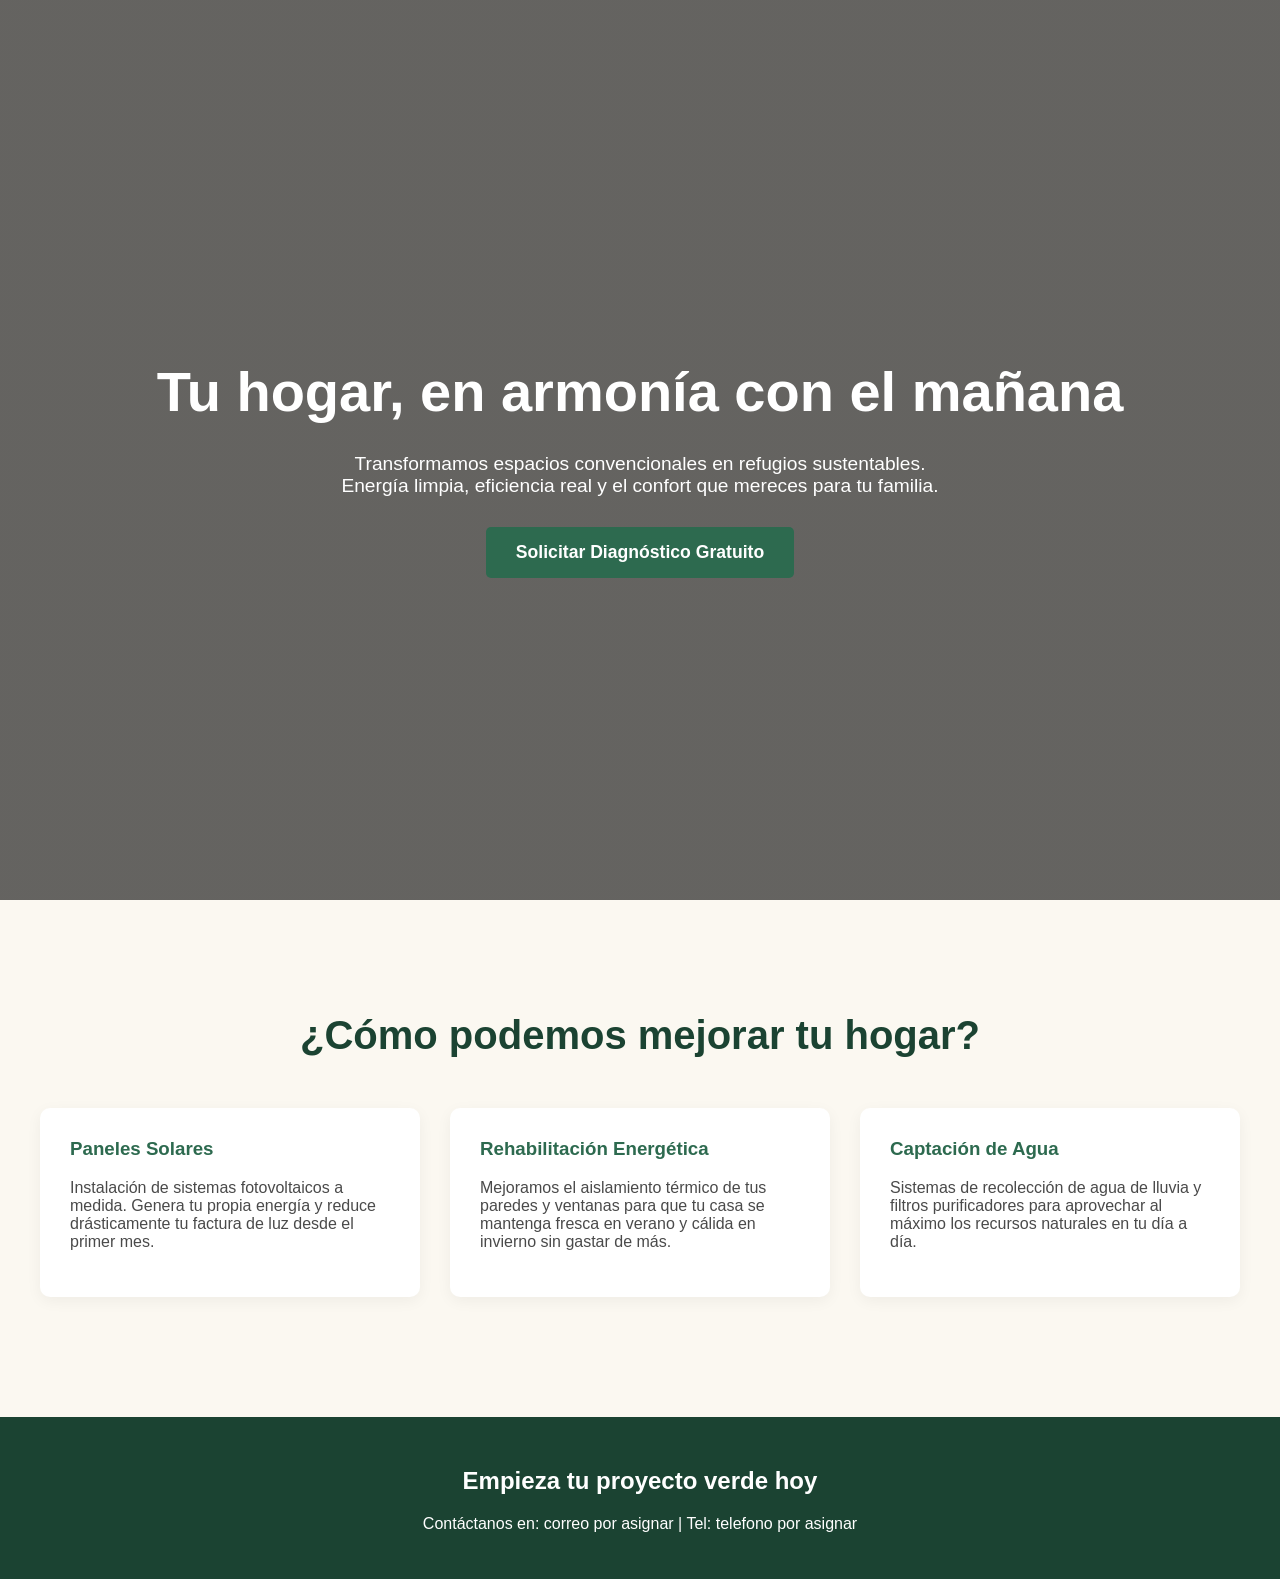
==== index.html @ 693f8828 "index" ====
<!DOCTYPE html>
<html lang="es">
<head>
    <meta charset="UTF-8">
    <meta name="viewport" content="width=device-width, initial-scale=1.0">
    <title>Endogenesis | Rehabilitación y Paneles Solares</title>
    <style>
        /* Estilos básicos para que se vea genial desde el inicio */
        :root {
            --verde-principal: #2d6a4f;
            --verde-oscuro: #1b4332;
            --crema: #fbf8f1;
            --gris-texto: #4a4a4a;
        }

        body {
            font-family: 'Segoe UI', Tahoma, Geneva, Verdana, sans-serif;
            margin: 0;
            padding: 0;
            background-color: var(--crema);
            color: var(--gris-texto);
        }

        /* Sección Hero (La primera impresión con imagen de fondo) */
        .hero {
            /* Usamos una imagen libre de derechos de Unsplash como ejemplo realista */
            background-image: linear-gradient(rgba(0, 0, 0, 0.6), rgba(0, 0, 0, 0.6)), url('https://images.unsplash.com/photo-1509391366360-120098f99e3a?ixlib=rb-4.0.3&auto=format&fit=crop&w=1920&q=80');
            background-size: cover;
            background-position: center;
            height: 100vh;
            display: flex;
            flex-direction: column;
            justify-content: center;
            align-items: center;
            text-align: center;
            color: white;
            padding: 0 20px;
        }

        .hero h1 {
            font-size: 3.5rem;
            margin-bottom: 10px;
        }

        .hero p {
            font-size: 1.2rem;
            max-width: 600px;
            margin-bottom: 30px;
        }

        .btn {
            background-color: var(--verde-principal);
            color: white;
            padding: 15px 30px;
            text-decoration: none;
            font-size: 1.1rem;
            border-radius: 5px;
            font-weight: bold;
            transition: background 0.3s ease;
        }

        .btn:hover {
            background-color: var(--verde-oscuro);
        }

        /* Sección de Servicios */
        .servicios {
            padding: 80px 20px;
            text-align: center;
            max-width: 1200px;
            margin: 0 auto;
        }

        .servicios h2 {
            font-size: 2.5rem;
            color: var(--verde-oscuro);
            margin-bottom: 50px;
        }

        .grid-servicios {
            display: flex;
            gap: 30px;
            flex-wrap: wrap;
            justify-content: center;
        }

        .tarjeta {
            background: white;
            padding: 30px;
            border-radius: 10px;
            box-shadow: 0 4px 15px rgba(0,0,0,0.05);
            flex: 1;
            min-width: 250px;
            max-width: 350px;
            text-align: left;
        }

        .tarjeta h3 {
            color: var(--verde-principal);
            margin-top: 0;
        }

        /* Pie de página */
        footer {
            background-color: var(--verde-oscuro);
            color: white;
            text-align: center;
            padding: 30px 20px;
            margin-top: 40px;
        }
    </style>
</head>
<body>

    <header class="hero">
        <h1>Tu hogar, en armonía con el mañana</h1>
        <p>Transformamos espacios convencionales en refugios sustentables. Energía limpia, eficiencia real y el confort que mereces para tu familia.</p>
        <a href="#contacto" class="btn">Solicitar Diagnóstico Gratuito</a>
    </header>

    <section class="servicios">
        <h2>¿Cómo podemos mejorar tu hogar?</h2>
        <div class="grid-servicios">
            
            <div class="tarjeta">
                <h3>Paneles Solares</h3>
                <p>Instalación de sistemas fotovoltaicos a medida. Genera tu propia energía y reduce drásticamente tu factura de luz desde el primer mes.</p>
            </div>

            <div class="tarjeta">
                <h3>Rehabilitación Energética</h3>
                <p>Mejoramos el aislamiento térmico de tus paredes y ventanas para que tu casa se mantenga fresca en verano y cálida en invierno sin gastar de más.</p>
            </div>

            <div class="tarjeta">
                <h3>Captación de Agua</h3>
                <p>Sistemas de recolección de agua de lluvia y filtros purificadores para aprovechar al máximo los recursos naturales en tu día a día.</p>
            </div>

        </div>
    </section>

    <footer id="contacto">
        <h2>Empieza tu proyecto verde hoy</h2>
        <p>Contáctanos en: correo por asignar | Tel: telefono por asignar</p>
    </footer>

</body>
</html>
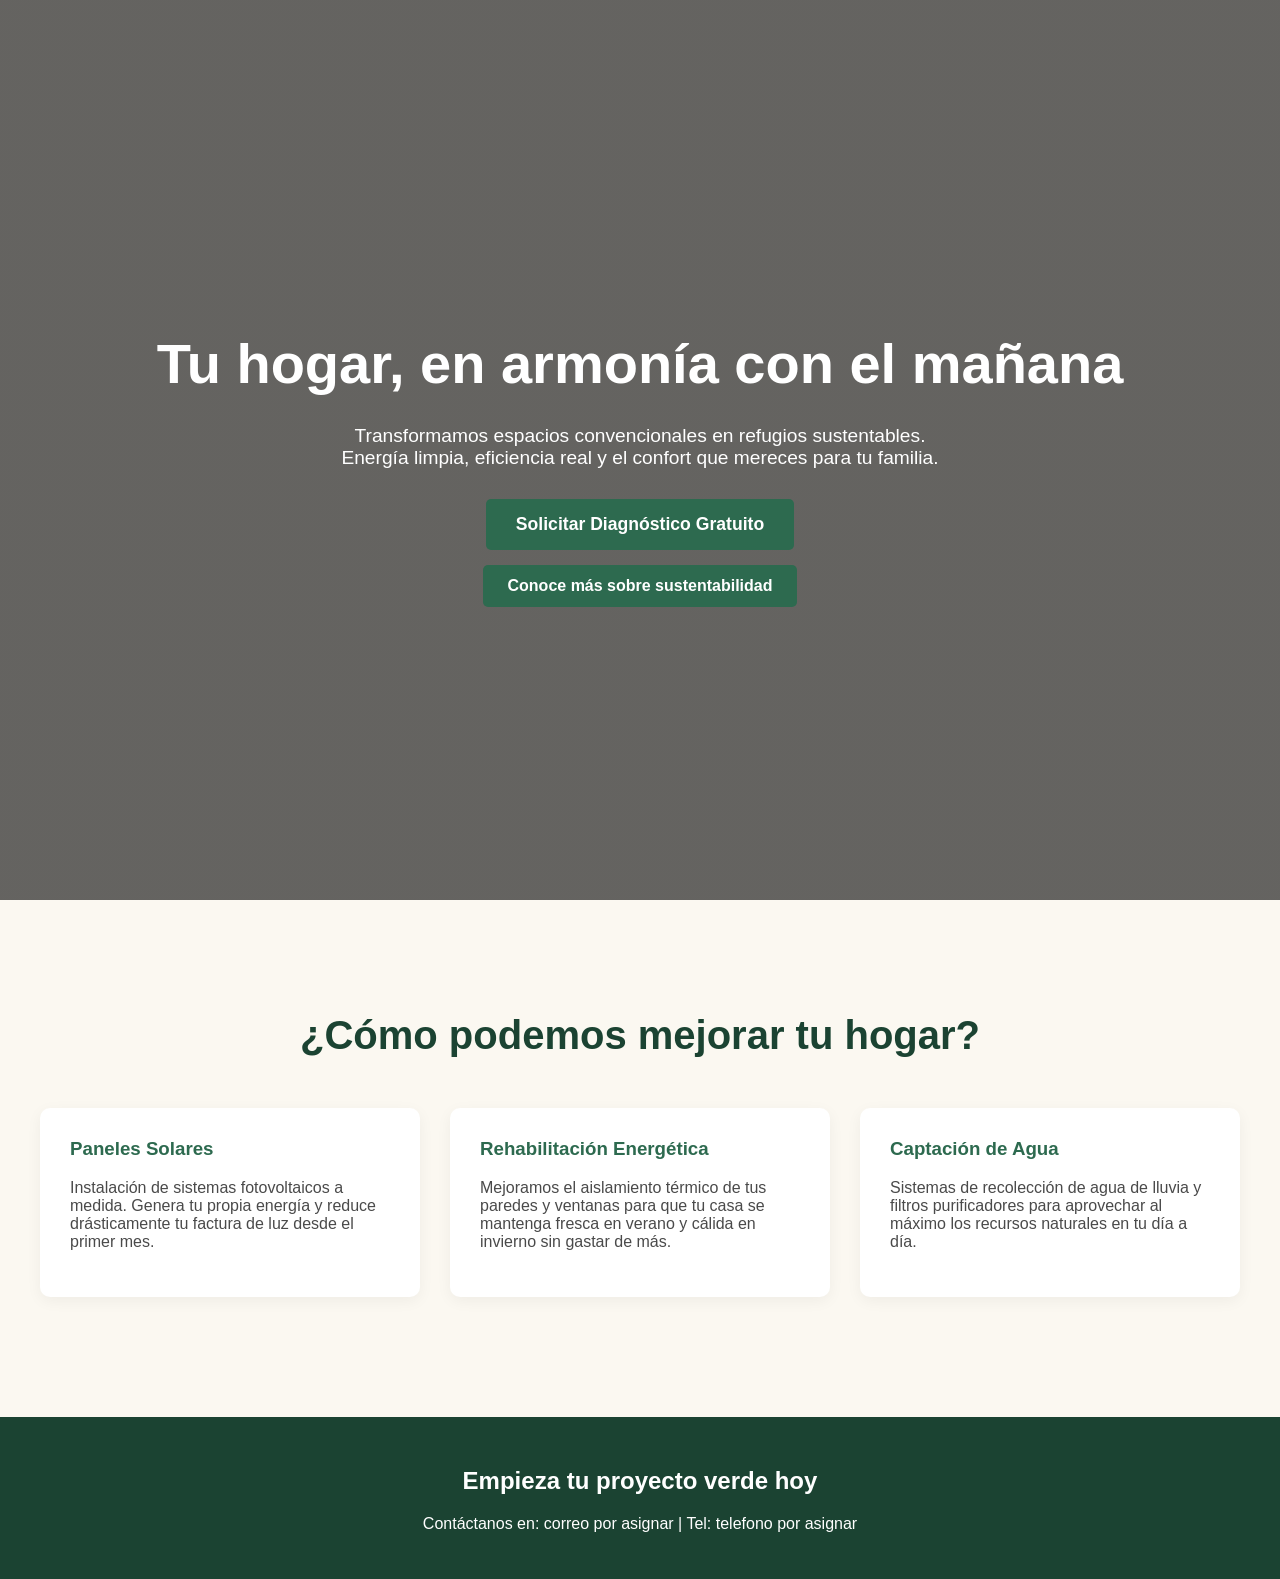
==== commit fdee4d20: "ya2" ====
--- a/index.html
+++ b/index.html
@@ -5,7 +5,7 @@
     <meta name="viewport" content="width=device-width, initial-scale=1.0">
     <title>Endogenesis | Rehabilitación y Paneles Solares</title>
     <style>
-        /* Estilos básicos para que se vea genial desde el inicio */
+       
         :root {
             --verde-principal: #2d6a4f;
             --verde-oscuro: #1b4332;
@@ -19,12 +19,14 @@
             padding: 0;
             background-color: var(--crema);
             color: var(--gris-texto);
+
+
         }
 
-        /* Sección Hero (La primera impresión con imagen de fondo) */
+        
         .hero {
-            /* Usamos una imagen libre de derechos de Unsplash como ejemplo realista */
-            background-image: linear-gradient(rgba(0, 0, 0, 0.6), rgba(0, 0, 0, 0.6)), url('https://images.unsplash.com/photo-1509391366360-120098f99e3a?ixlib=rb-4.0.3&auto=format&fit=crop&w=1920&q=80');
+            
+            background-image: linear-gradient(rgba(0, 0, 0, 0.6), rgba(0, 0, 0, 0.6)), url('https://qiarg.org/wp-content/uploads/2020/06/arq-sustentable.jpg');
             background-size: cover;
             background-position: center;
             height: 100vh;
@@ -63,7 +65,7 @@
             background-color: var(--verde-oscuro);
         }
 
-        /* Sección de Servicios */
+        
         .servicios {
             padding: 80px 20px;
             text-align: center;
@@ -100,7 +102,7 @@
             margin-top: 0;
         }
 
-        /* Pie de página */
+        
         footer {
             background-color: var(--verde-oscuro);
             color: white;
@@ -116,6 +118,9 @@
         <h1>Tu hogar, en armonía con el mañana</h1>
         <p>Transformamos espacios convencionales en refugios sustentables. Energía limpia, eficiencia real y el confort que mereces para tu familia.</p>
         <a href="#contacto" class="btn">Solicitar Diagnóstico Gratuito</a>
+        <a href="https://www.ohchr.org/es/special-procedures/sr-housing/human-right-adequate-housing" target="_blank" style="display: inline-block; background-color: #2d6a4f; color: white; padding: 12px 25px; text-decoration: none; border-radius: 5px; font-weight: bold; margin-top: 15px; text-align: center;">
+    Conoce más sobre sustentabilidad
+        </a>
     </header>
 
     <section class="servicios">
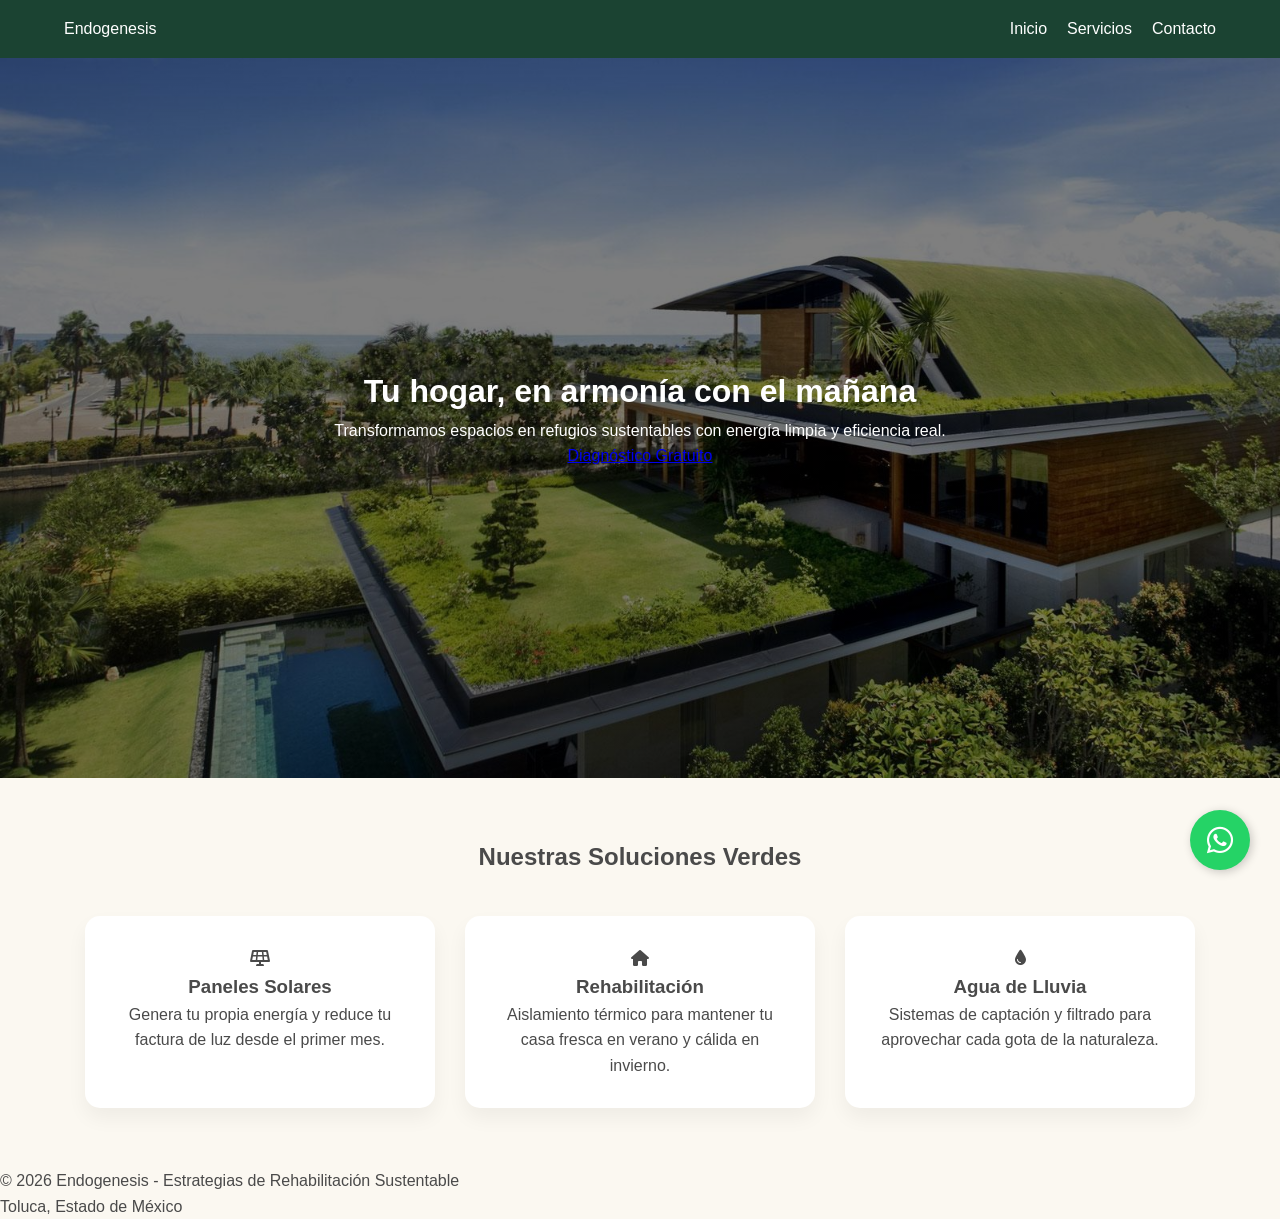
==== commit 83aa04fb: "Versión final" ====
--- a/index.html
+++ b/index.html
@@ -3,151 +3,61 @@
 <head>
     <meta charset="UTF-8">
     <meta name="viewport" content="width=device-width, initial-scale=1.0">
-    <title>Endogenesis | Rehabilitación y Paneles Solares</title>
-    <style>
-       
-        :root {
-            --verde-principal: #2d6a4f;
-            --verde-oscuro: #1b4332;
-            --crema: #fbf8f1;
-            --gris-texto: #4a4a4a;
-        }
-
-        body {
-            font-family: 'Segoe UI', Tahoma, Geneva, Verdana, sans-serif;
-            margin: 0;
-            padding: 0;
-            background-color: var(--crema);
-            color: var(--gris-texto);
-
-
-        }
-
-        
-        .hero {
-            
-            background-image: linear-gradient(rgba(0, 0, 0, 0.6), rgba(0, 0, 0, 0.6)), url('https://qiarg.org/wp-content/uploads/2020/06/arq-sustentable.jpg');
-            background-size: cover;
-            background-position: center;
-            height: 100vh;
-            display: flex;
-            flex-direction: column;
-            justify-content: center;
-            align-items: center;
-            text-align: center;
-            color: white;
-            padding: 0 20px;
-        }
-
-        .hero h1 {
-            font-size: 3.5rem;
-            margin-bottom: 10px;
-        }
-
-        .hero p {
-            font-size: 1.2rem;
-            max-width: 600px;
-            margin-bottom: 30px;
-        }
-
-        .btn {
-            background-color: var(--verde-principal);
-            color: white;
-            padding: 15px 30px;
-            text-decoration: none;
-            font-size: 1.1rem;
-            border-radius: 5px;
-            font-weight: bold;
-            transition: background 0.3s ease;
-        }
-
-        .btn:hover {
-            background-color: var(--verde-oscuro);
-        }
-
-        
-        .servicios {
-            padding: 80px 20px;
-            text-align: center;
-            max-width: 1200px;
-            margin: 0 auto;
-        }
-
-        .servicios h2 {
-            font-size: 2.5rem;
-            color: var(--verde-oscuro);
-            margin-bottom: 50px;
-        }
-
-        .grid-servicios {
-            display: flex;
-            gap: 30px;
-            flex-wrap: wrap;
-            justify-content: center;
-        }
-
-        .tarjeta {
-            background: white;
-            padding: 30px;
-            border-radius: 10px;
-            box-shadow: 0 4px 15px rgba(0,0,0,0.05);
-            flex: 1;
-            min-width: 250px;
-            max-width: 350px;
-            text-align: left;
-        }
-
-        .tarjeta h3 {
-            color: var(--verde-principal);
-            margin-top: 0;
-        }
-
-        
-        footer {
-            background-color: var(--verde-oscuro);
-            color: white;
-            text-align: center;
-            padding: 30px 20px;
-            margin-top: 40px;
-        }
-    </style>
+    <title>Endogenesis | Futuro Sustentable</title>
+    <link rel="stylesheet" href="style.css">
+    <link rel="stylesheet" href="https://cdnjs.cloudflare.com/ajax/libs/font-awesome/6.0.0/css/all.min.css">
 </head>
 <body>
 
+    <nav class="navbar">
+        <div class="logo">Endogenesis</div>
+        <ul class="nav-links">
+            <li><a href="#">Inicio</a></li>
+            <li><a href="#servicios">Servicios</a></li>
+            <li><a href="#contacto">Contacto</a></li>
+        </ul>
+    </nav>
+
     <header class="hero">
-        <h1>Tu hogar, en armonía con el mañana</h1>
-        <p>Transformamos espacios convencionales en refugios sustentables. Energía limpia, eficiencia real y el confort que mereces para tu familia.</p>
-        <a href="#contacto" class="btn">Solicitar Diagnóstico Gratuito</a>
-        <a href="https://www.ohchr.org/es/special-procedures/sr-housing/human-right-adequate-housing" target="_blank" style="display: inline-block; background-color: #2d6a4f; color: white; padding: 12px 25px; text-decoration: none; border-radius: 5px; font-weight: bold; margin-top: 15px; text-align: center;">
-    Conoce más sobre sustentabilidad
-        </a>
+        <div class="hero-content">
+            <h1>Tu hogar, en armonía con el mañana</h1>
+            <p>Transformamos espacios en refugios sustentables con energía limpia y eficiencia real.</p>
+            <div class="hero-btns">
+                <a href="#contacto" class="btn">Diagnóstico Gratuito</a>
+            </div>
+        </div>
     </header>
 
-    <section class="servicios">
-        <h2>¿Cómo podemos mejorar tu hogar?</h2>
+    <section id="servicios" class="servicios">
+        <h2>Nuestras Soluciones Verdes</h2>
         <div class="grid-servicios">
-            
             <div class="tarjeta">
+                <i class="fas fa-solar-panel"></i>
                 <h3>Paneles Solares</h3>
-                <p>Instalación de sistemas fotovoltaicos a medida. Genera tu propia energía y reduce drásticamente tu factura de luz desde el primer mes.</p>
+                <p>Genera tu propia energía y reduce tu factura de luz desde el primer mes.</p>
             </div>
-
             <div class="tarjeta">
-                <h3>Rehabilitación Energética</h3>
-                <p>Mejoramos el aislamiento térmico de tus paredes y ventanas para que tu casa se mantenga fresca en verano y cálida en invierno sin gastar de más.</p>
+                <i class="fas fa-home"></i>
+                <h3>Rehabilitación</h3>
+                <p>Aislamiento térmico para mantener tu casa fresca en verano y cálida en invierno.</p>
             </div>
-
             <div class="tarjeta">
-                <h3>Captación de Agua</h3>
-                <p>Sistemas de recolección de agua de lluvia y filtros purificadores para aprovechar al máximo los recursos naturales en tu día a día.</p>
+                <i class="fas fa-tint"></i>
+                <h3>Agua de Lluvia</h3>
+                <p>Sistemas de captación y filtrado para aprovechar cada gota de la naturaleza.</p>
             </div>
-
         </div>
     </section>
 
+    <a href="https://wa.me/tu-numero" class="btn-flotante" target="_blank">
+        <i class="fab fa-whatsapp"></i>
+    </a>
+
     <footer id="contacto">
-        <h2>Empieza tu proyecto verde hoy</h2>
-        <p>Contáctanos en: correo por asignar | Tel: telefono por asignar</p>
+        <div class="footer-content">
+            <p>© 2026 Endogenesis - Estrategias de Rehabilitación Sustentable</p>
+            <p>Toluca, Estado de México</p>
+        </div>
     </footer>
 
 </body>
--- a/style.css
+++ b/style.css
@@ -0,0 +1,124 @@
+
+:root {
+    --verde-principal: #2d6a4f;
+    --verde-oscuro: #1b4332;
+    --crema: #fbf8f1;
+    --blanco: #ffffff;
+    --gris: #4a4a4a;
+}
+
+* {
+    box-sizing: border-box;
+    margin: 0;
+    padding: 0;
+}
+
+body {
+    font-family: 'Segoe UI', sans-serif;
+    line-height: 1.6;
+    background-color: var(--crema);
+    color: var(--gris);
+}
+
+
+.navbar {
+    display: flex;
+    justify-content: space-between; 
+    align-items: center;            
+    padding: 1rem 5%;
+    background-color: var(--verde-oscuro);
+    color: white;
+    position: sticky;               
+    top: 0;
+    z-index: 1000;
+}
+
+.nav-links {
+    display: flex;
+    list-style: none;
+    gap: 20px;
+}
+
+.nav-links a {
+    color: white;
+    text-decoration: none;
+    font-weight: 500;
+}
+
+
+.hero {
+    background: linear-gradient(rgba(0,0,0,0.5), rgba(0,0,0,0.5)), 
+                url('casas-sustentables2.jpg');
+    background-size: cover;
+    background-position: center;
+    height: 80vh;
+    display: flex;
+    justify-content: center;
+    align-items: center;
+    text-align: center;
+    color: white;
+}
+
+
+.servicios {
+    padding: 60px 5%;
+    text-align: center;
+}
+
+.grid-servicios {
+    display: flex;
+    flex-wrap: wrap;      
+    justify-content: center;
+    gap: 30px;
+    margin-top: 40px;
+}
+
+.tarjeta {
+    background: var(--blanco);
+    padding: 30px;
+    border-radius: 15px;
+    flex: 1;
+    min-width: 280px;
+    max-width: 350px;
+    box-shadow: 0 10px 20px rgba(0,0,0,0.05);
+    transition: transform 0.3s ease;
+}
+
+.tarjeta:hover {
+    transform: translateY(-10px); 
+}
+
+
+.btn-flotante {
+    position: fixed;
+    bottom: 30px;
+    right: 30px;
+    background-color: #25d366;
+    color: white;
+    width: 60px;
+    height: 60px;
+    border-radius: 50%;
+    display: flex;
+    justify-content: center;
+    align-items: center;
+    font-size: 30px;
+    box-shadow: 2px 2px 10px rgba(0,0,0,0.2);
+    text-decoration: none;
+}
+
+
+@media (max-width: 768px) {
+    .navbar {
+        flex-direction: column; 
+        gap: 10px;
+    }
+    
+    .hero h1 {
+        font-size: 2rem;
+    }
+
+    .grid-servicios {
+        flex-direction: column;
+        align-items: center;
+    }
+}
